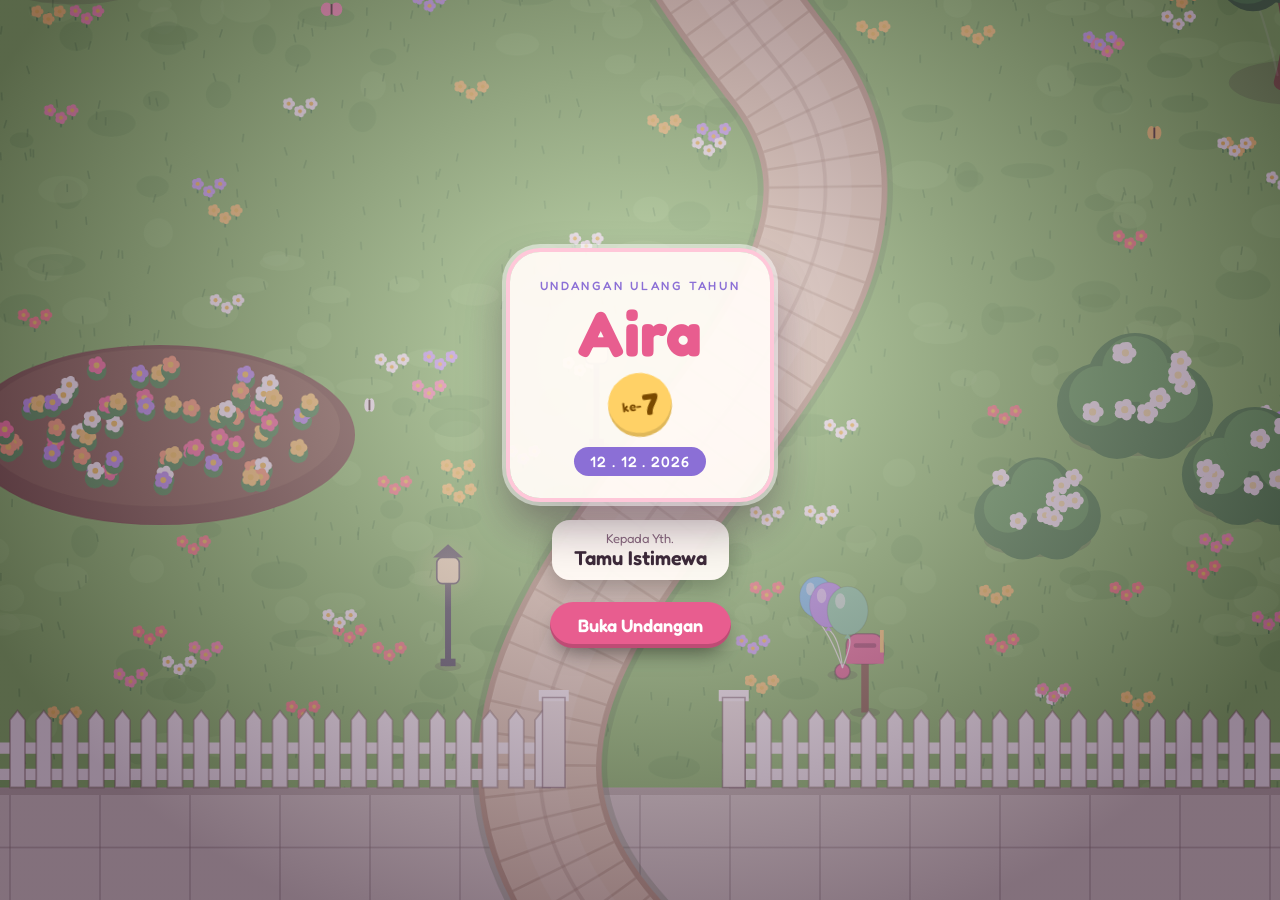
==== index.html @ 4905826a "Undangan ulang tahun: jalan dari halaman ke rumah bertingkat Halaman berumput & berbunga dengan jala" ====
<!doctype html>
<html lang="id">
<head>
<meta charset="utf-8">
<meta name="viewport" content="width=device-width, initial-scale=1, viewport-fit=cover">
<title>Undangan Ulang Tahun</title>
<meta property="og:title" content="Undangan Ulang Tahun">
<meta property="og:description" content="Ayo jalan-jalan ke rumah dan ikut merayakan!">
<meta name="theme-color" content="#ff8fb1">
<link rel="preconnect" href="https://fonts.googleapis.com">
<link rel="preconnect" href="https://fonts.gstatic.com" crossorigin>
<link href="https://fonts.googleapis.com/css2?family=Fredoka:wght@400;500;600;700&family=Nunito:wght@400;600;700&display=swap" rel="stylesheet">
<link rel="stylesheet" href="mesin/rumah.css">
</head>
<body>
<script src="data.js"></script>
<script src="mesin/rumah.js"></script>
</body>
</html>
---- mesin/rumah.css ----
/* ===== Undangan ulang tahun: jalan-jalan ke rumah ===== */
:root{
  --font-game:"Fredoka","Nunito","Segoe UI",system-ui,sans-serif;
  --font-body:"Nunito","Segoe UI",system-ui,sans-serif;
  --panel:#fffaf5; --tepi:#ffc7d9; --tinta:#3d2a3a; --aksen:#e85d8f; --aksen2:#8b6fd6; --kuning:#ffd166; --gelap:#1d1424;
}
*{box-sizing:border-box}
html,body{height:100%;margin:0}
body{overflow:hidden;background:var(--gelap);overscroll-behavior:none;touch-action:none;font-family:var(--font-body);color:var(--tinta);-webkit-tap-highlight-color:transparent}
button{font:inherit}
.dunia{position:fixed;inset:0;display:block;z-index:1}
[hidden]{display:none!important}

/* ---------- Sampul ---------- */
.sampul{position:fixed;inset:0;z-index:50;display:flex;flex-direction:column;align-items:center;justify-content:center;gap:22px;padding:24px 16px;text-align:center;
  background:radial-gradient(ellipse at 50% 40%,rgba(255,240,248,.55),rgba(60,30,60,.55) 80%);transition:opacity .8s,transform .8s}
.sampul.buka{opacity:0;transform:scale(1.06);pointer-events:none}
.kartu-sampul{position:relative;background:rgba(255,250,245,.96);border-radius:30px;padding:26px 30px 22px;max-width:min(360px,100%);
  box-shadow:0 0 0 4px var(--tepi),0 0 0 8px rgba(255,255,255,.5),0 24px 50px rgba(40,10,40,.45);font-family:var(--font-game)}
.kartu-sampul .kecil{font-weight:500;letter-spacing:.22em;font-size:12px;color:var(--aksen2);text-transform:uppercase}
.kartu-sampul .nama{font-size:clamp(46px,14vw,64px);font-weight:700;color:var(--aksen);line-height:1.05;margin:6px 0 2px}
.kartu-sampul .usia{display:inline-flex;align-items:center;justify-content:center;width:64px;height:64px;border-radius:50%;background:var(--kuning);color:#7a4a00;font-size:30px;font-weight:700;
  box-shadow:inset 0 -4px 0 rgba(0,0,0,.12);margin:4px 0 10px;transform:rotate(-8deg)}
.kartu-sampul .usia small{font-size:13px;font-weight:600;margin-right:2px}
.kartu-sampul .tgl{display:inline-block;background:var(--aksen2);color:#fff;padding:5px 16px;border-radius:99px;font-size:15px;font-weight:500;letter-spacing:.06em}
.tamu{background:rgba(255,250,245,.96);border-radius:18px;padding:10px 22px;box-shadow:0 8px 24px rgba(0,0,0,.25);font-family:var(--font-game)}
.tamu small{display:block;font-size:13px;color:#8a6a80}
.tamu strong{font-size:20px;font-weight:600}
.tombol{display:inline-flex;align-items:center;gap:8px;border:0;cursor:pointer;font-family:var(--font-game);font-weight:600;font-size:18px;padding:12px 28px;border-radius:99px;
  background:var(--aksen);color:#fff;box-shadow:inset 0 -4px 0 rgba(0,0,0,.18),0 10px 22px -8px rgba(0,0,0,.55);transition:transform .15s,filter .15s;text-decoration:none}
.tombol:hover{transform:translateY(-2px);filter:brightness(1.06)}
.tombol:active{transform:translateY(1px)}
.tombol.ungu{background:var(--aksen2)}
.tombol.garis{background:#fff;color:var(--aksen);box-shadow:0 0 0 2px var(--aksen)}
.tombol.kecil{font-size:15px;padding:8px 18px}
.sampul .tombol{animation:denyut 1.8s ease-in-out infinite}
@keyframes denyut{0%,100%{transform:scale(1)}50%{transform:scale(1.06)}}
.balon-sampul{position:absolute;bottom:-120px;width:46px;height:58px;border-radius:50% 50% 48% 48%;animation:terbang linear infinite;opacity:.9}
.balon-sampul::after{content:"";position:absolute;left:50%;top:100%;width:1px;height:60px;background:rgba(255,255,255,.7)}
@keyframes terbang{to{transform:translateY(-130vh) rotate(8deg)}}

/* ---------- HUD ---------- */
.hud{position:fixed;z-index:30;top:calc(10px + env(safe-area-inset-top,0px));left:max(10px,env(safe-area-inset-left,0px));right:calc(70px + env(safe-area-inset-right,0px));
  display:flex;align-items:center;gap:10px;opacity:0;pointer-events:none;transition:opacity .5s}
.main .hud{opacity:1}
.hud-judul{background:rgba(255,250,245,.95);padding:6px 16px 6px 14px;border-radius:18px;font-family:var(--font-game);line-height:1.25;min-width:0;box-shadow:0 6px 18px rgba(0,0,0,.25)}
.hud-judul b{display:block;font-size:16px;font-weight:600;white-space:nowrap;overflow:hidden;text-overflow:ellipsis;color:var(--aksen)}
.hud-judul small{display:block;font-size:12px;color:#8a6a80;white-space:nowrap;overflow:hidden;text-overflow:ellipsis}
#avatar{width:48px;height:48px;flex:none;border-radius:50%;background:radial-gradient(circle at 50% 35%,#fff,#ffe0ec);box-shadow:0 0 0 3px #fff,0 6px 18px rgba(0,0,0,.25)}
.musik{position:fixed;z-index:30;top:calc(10px + env(safe-area-inset-top,0px));right:max(10px,env(safe-area-inset-right,0px));width:46px;height:46px;border-radius:50%;border:0;cursor:pointer;
  background:var(--aksen);color:#fff;box-shadow:0 0 0 3px #fff,0 6px 16px rgba(0,0,0,.3);display:flex;align-items:center;justify-content:center;opacity:0;pointer-events:none;transition:opacity .5s}
.main .musik{opacity:1;pointer-events:auto}
.musik svg{width:22px;height:22px}
.musik.mati{background:#fff;color:var(--aksen)}
.musik:not(.mati) svg{animation:putarMusik 3s linear infinite}
@keyframes putarMusik{to{transform:rotate(360deg)}}

/* ---------- Kontrol ---------- */
.joy{position:fixed;z-index:30;left:calc(26px + env(safe-area-inset-left,0px));bottom:calc(26px + env(safe-area-inset-bottom,0px));width:118px;height:118px;border-radius:50%;
  background:radial-gradient(circle,rgba(255,255,255,.12),rgba(255,255,255,.3));border:3px solid rgba(255,255,255,.8);backdrop-filter:blur(2px);touch-action:none;opacity:0;pointer-events:none;transition:opacity .4s}
.main .joy{opacity:1;pointer-events:auto}
.knob{position:absolute;left:50%;top:50%;width:52px;height:52px;margin:-26px 0 0 -26px;border-radius:50%;background:radial-gradient(circle at 40% 35%,#fff,#ffe3ee);box-shadow:0 6px 14px rgba(0,0,0,.35)}
.petunjuk{position:fixed;z-index:31;left:calc(18px + env(safe-area-inset-left,0px));bottom:calc(160px + env(safe-area-inset-bottom,0px));background:#fff;color:var(--tinta);font:500 14px var(--font-game);padding:9px 14px;max-width:250px;border-radius:14px;
  box-shadow:0 8px 20px rgba(0,0,0,.3);animation:naik 1.2s ease-in-out infinite alternate}
.petunjuk::after{content:"";position:absolute;left:44px;bottom:-12px;border:7px solid transparent;border-top-color:#fff}
@keyframes naik{to{transform:translateY(-5px)}}
@media (hover:hover) and (pointer:fine) and (min-width:900px){.joy{width:104px;height:104px}}

/* tombol Open di depan pintu */
.tombol-pintu{position:fixed;z-index:25;transform:translate(-50%,-100%);font-size:20px;padding:12px 26px;background:linear-gradient(180deg,#ff7aa8,#e8538a);
  box-shadow:0 0 0 3px #fff,0 12px 26px -8px rgba(0,0,0,.6);animation:denyutPintu 1.4s ease-in-out infinite}
.tombol-pintu svg{width:22px;height:22px}
@keyframes denyutPintu{0%,100%{transform:translate(-50%,-100%) scale(1)}50%{transform:translate(-50%,-100%) scale(1.08)}}

/* layar gelap */
.gelap{position:fixed;inset:0;z-index:45;background:#000;opacity:0;pointer-events:none;transition:opacity .9s ease;display:flex;align-items:center;justify-content:center}
.gelap.on{opacity:1;pointer-events:auto}
.gelap.cepat{transition-duration:.35s}
.gelap p{color:rgba(255,255,255,.75);font:500 18px var(--font-game);letter-spacing:.1em;opacity:0;transition:opacity .8s .6s}
.gelap.on p{opacity:1}

.toast{position:fixed;z-index:35;left:50%;top:calc(76px + env(safe-area-inset-top,0px));transform:translateX(-50%);background:#fff;color:var(--aksen);font:600 17px var(--font-game);padding:10px 20px;border-radius:99px;
  box-shadow:0 0 0 3px var(--tepi),0 10px 24px rgba(0,0,0,.3);max-width:calc(100% - 32px);text-align:center;animation:toastMasuk .4s cubic-bezier(.2,.9,.3,1.3)}
@keyframes toastMasuk{from{transform:translate(-50%,-20px);opacity:0}}

/* ---------- Jendela ---------- */
.modal{position:fixed;inset:0;z-index:40;display:flex;align-items:center;justify-content:center;background:rgba(30,15,30,.5);backdrop-filter:blur(2px);
  padding:calc(18px + env(safe-area-inset-top,0px)) max(16px,env(safe-area-inset-right,0px)) calc(16px + env(safe-area-inset-bottom,0px)) max(16px,env(safe-area-inset-left,0px));animation:muncul .25s ease-out}
@keyframes muncul{from{opacity:0}}
.panel{position:relative;width:100%;max-width:480px;max-height:100%;display:flex;flex-direction:column;background:var(--panel);border-radius:26px;
  box-shadow:0 0 0 4px var(--tepi),0 0 0 8px rgba(255,255,255,.35),0 24px 50px rgba(0,0,0,.5);animation:pop .35s cubic-bezier(.2,.9,.3,1.25)}
@keyframes pop{from{transform:scale(.88) translateY(12px);opacity:.4}}
.isi{overflow:auto;overscroll-behavior:contain;touch-action:pan-y;padding:30px 20px 24px;-webkit-overflow-scrolling:touch;border-radius:26px;text-align:center}
.tutup{position:absolute;z-index:2;top:-12px;right:-12px;width:42px;height:42px;border:0;border-radius:50%;cursor:pointer;background:var(--aksen);color:#fff;font:600 26px/1 var(--font-game);box-shadow:0 0 0 3px #fff,0 6px 14px rgba(0,0,0,.35)}
.panel.wajib .tutup{display:none}
.isi h2{font:600 28px/1.15 var(--font-game);color:var(--aksen);margin:4px 0 10px}
.isi h3{font:600 20px var(--font-game);color:var(--aksen2);margin:18px 0 8px}
.isi p{margin:0 auto 12px;max-width:38ch;line-height:1.55}
.isi .kicker{font:500 12px var(--font-game);letter-spacing:.2em;text-transform:uppercase;color:var(--aksen2)}
.isi .catatan{font-size:13px;color:#8a6a80}
.isi .ttd{font:600 20px var(--font-game);color:var(--aksen);margin:4px 0 16px}
.baris-tombol{display:flex;gap:10px;justify-content:center;flex-wrap:wrap;margin:14px 0 4px}
.info{background:#fff;border-radius:18px;box-shadow:0 0 0 2px var(--tepi);padding:16px;margin:12px 0;text-align:center}
.info .besar{font:600 22px var(--font-game);color:var(--aksen)}
.info .jam{font:500 17px var(--font-game);color:var(--aksen2);margin-top:2px}
.info .tempat{font-weight:700;margin-top:10px}
.info .alamat{font-size:14px;color:#6a5468}
.hitung{display:flex;gap:8px;justify-content:center;margin:14px 0}
.hitung div{background:var(--aksen2);color:#fff;border-radius:14px;padding:8px 4px;min-width:62px;box-shadow:inset 0 -4px 0 rgba(0,0,0,.15)}
.hitung b{display:block;font:600 24px var(--font-game)}
.hitung span{font-size:11px;letter-spacing:.08em;text-transform:uppercase;opacity:.9}
.pilih-tokoh{display:flex;gap:16px;justify-content:center;flex-wrap:wrap;margin-top:8px}
.kartu-tokoh{display:flex;flex-direction:column;align-items:center;gap:6px;padding:14px 16px 12px;border:0;border-radius:22px;cursor:pointer;background:#fff;color:var(--tinta);font:600 16px var(--font-game);
  box-shadow:0 0 0 3px var(--tepi),0 10px 20px -10px rgba(0,0,0,.4);transition:transform .2s,box-shadow .2s}
.kartu-tokoh:hover,.kartu-tokoh:focus-visible{transform:translateY(-5px);box-shadow:0 0 0 3px var(--aksen),0 16px 26px -10px rgba(0,0,0,.45)}
.kartu-tokoh canvas{width:96px;height:128px;border-radius:16px;background:radial-gradient(circle at 50% 40%,#fff,#ffe6ef)}
.foto-profil{width:150px;height:150px;border-radius:50%;object-fit:cover;border:5px solid #fff;box-shadow:0 0 0 3px var(--tepi),0 12px 24px -12px rgba(0,0,0,.5);margin:6px auto 10px;display:block;background:#ffe6ef}
.galeri{display:grid;grid-template-columns:repeat(2,1fr);gap:10px;margin-top:10px}
.galeri img{width:100%;aspect-ratio:1;object-fit:cover;border-radius:14px;cursor:zoom-in;box-shadow:0 0 0 2px var(--tepi)}
.lihat-foto{position:fixed;inset:0;z-index:60;background:rgba(0,0,0,.85);display:flex;align-items:center;justify-content:center;padding:16px;cursor:zoom-out}
.lihat-foto img{max-width:100%;max-height:100%;border-radius:12px}
.rek{display:flex;align-items:center;justify-content:space-between;gap:10px;text-align:left}
.rek b{font:600 18px var(--font-game);color:var(--aksen2);display:block}
.rek .no{font:600 20px var(--font-game);letter-spacing:.06em}
form.rsvp{display:grid;gap:10px;text-align:left;background:#fff;border-radius:18px;box-shadow:0 0 0 2px var(--tepi);padding:16px}
form.rsvp label{font:500 14px var(--font-game);color:#6a5468}
form.rsvp input,form.rsvp select,form.rsvp textarea{width:100%;font:15px var(--font-body);padding:10px 12px;border-radius:12px;border:2px solid var(--tepi);background:#fffdfb;color:var(--tinta)}
form.rsvp textarea{min-height:84px;resize:vertical}
.ucapan-list{display:grid;gap:8px;margin-top:14px;text-align:left}
.ucapan-list div{background:#fff;border-radius:14px;padding:10px 14px;box-shadow:0 0 0 2px var(--tepi)}
.ucapan-list b{font:600 15px var(--font-game);color:var(--aksen)}
.ucapan-list small{color:#8a6a80;margin-left:6px}
.ucapan-list p{margin:4px 0 0;max-width:none;font-size:14px}
@media (min-width:700px){.isi{padding:34px 30px 28px}}
@media (prefers-reduced-motion:reduce){.petunjuk,.sampul .tombol,.tombol-pintu{animation:none}}
form.rsvp .tombol{justify-content:center}
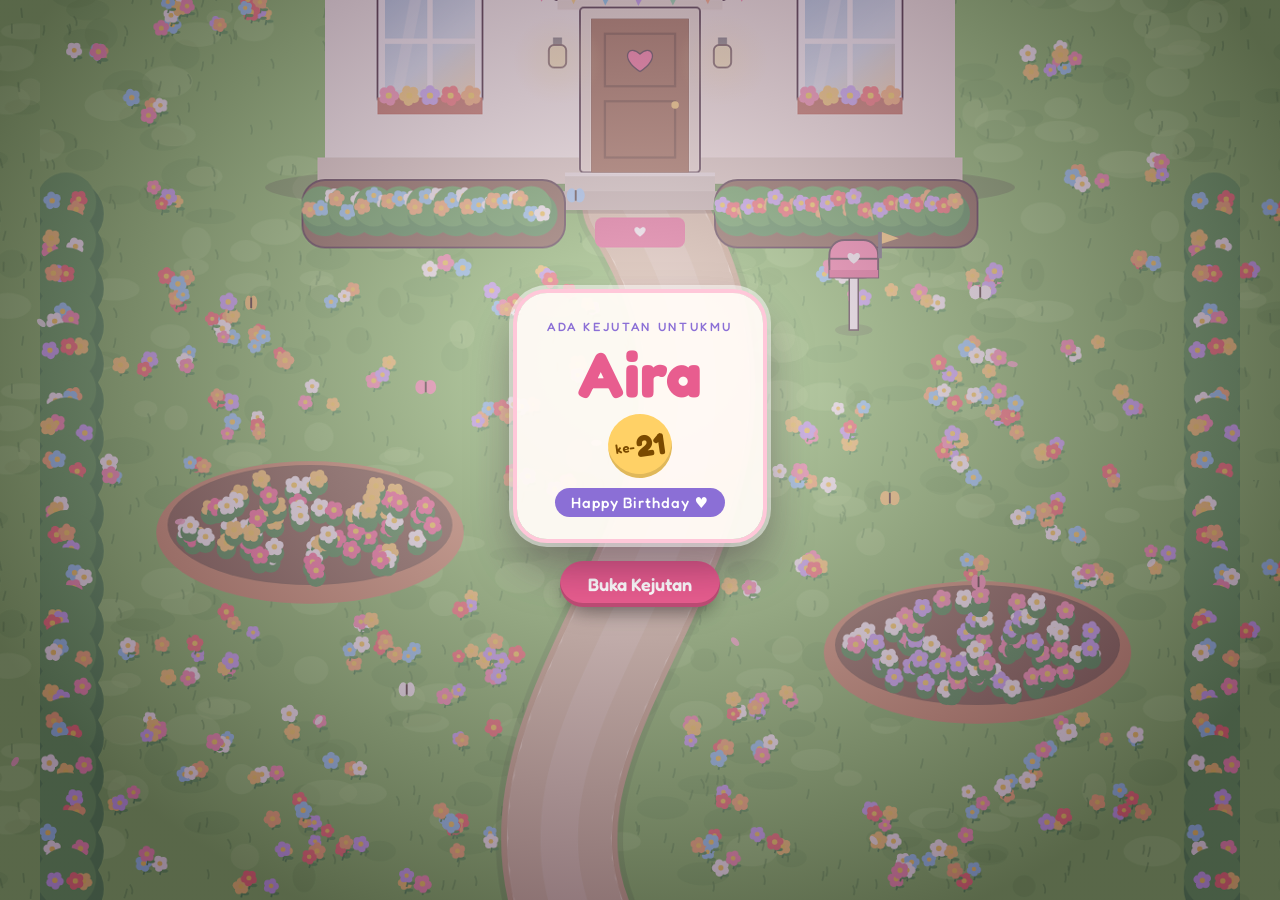
==== commit 341e5d36: "Kejutan ulang tahun gaya anime + halaman admin Tokoh chibi cowok/cewek yang berulang tahun berjalan " ====
--- a/index.html
+++ b/index.html
@@ -3,9 +3,9 @@
 <head>
 <meta charset="utf-8">
 <meta name="viewport" content="width=device-width, initial-scale=1, viewport-fit=cover">
-<title>Undangan Ulang Tahun</title>
-<meta property="og:title" content="Undangan Ulang Tahun">
-<meta property="og:description" content="Ayo jalan-jalan ke rumah dan ikut merayakan!">
+<title>Selamat Ulang Tahun</title>
+<meta property="og:title" content="Ada kejutan ulang tahun untukmu">
+<meta property="og:description" content="Buka dan jalan ke rumah, ada kejutan di dalam!">
 <meta name="theme-color" content="#ff8fb1">
 <link rel="preconnect" href="https://fonts.googleapis.com">
 <link rel="preconnect" href="https://fonts.gstatic.com" crossorigin>
--- a/mesin/rumah.css
+++ b/mesin/rumah.css
@@ -134,3 +134,43 @@
 @media (min-width:700px){.isi{padding:34px 30px 28px}}
 @media (prefers-reduced-motion:reduce){.petunjuk,.sampul .tombol,.tombol-pintu{animation:none}}
 form.rsvp .tombol{justify-content:center}
+
+/* ---------- Dialog gaya anime ---------- */
+.dialog{position:fixed;z-index:42;left:50%;bottom:calc(14px + env(safe-area-inset-bottom,0px));transform:translateX(-50%);width:min(640px,calc(100% - 24px));display:flex;align-items:flex-end;gap:10px;cursor:pointer;animation:dialogMasuk .35s cubic-bezier(.2,.9,.3,1.2)}
+@keyframes dialogMasuk{from{transform:translate(-50%,30px);opacity:0}}
+.dialog canvas{width:92px;height:92px;flex:none;border-radius:50%;background:radial-gradient(circle at 50% 40%,#fff,#ffd6e4);box-shadow:0 0 0 4px #fff,0 0 0 7px var(--aksen),0 10px 24px rgba(0,0,0,.4)}
+.dialog-isi{position:relative;flex:1;min-width:0;background:rgba(255,250,252,.97);border-radius:22px;padding:14px 18px 18px;box-shadow:0 0 0 3px #fff,0 0 0 6px var(--tepi),0 14px 30px rgba(0,0,0,.4)}
+.dialog-isi b{position:absolute;top:-16px;left:16px;background:var(--aksen);color:#fff;font:600 15px var(--font-game);padding:4px 14px;border-radius:99px;box-shadow:0 0 0 3px #fff}
+.dialog-isi p{margin:6px 0 0;font:500 16px/1.55 var(--font-body);min-height:3.1em;white-space:pre-wrap}
+.dialog .lanjut{position:absolute;right:14px;bottom:6px;color:var(--aksen);font-size:12px;opacity:0}
+.dialog.siap .lanjut{opacity:1;animation:naik .6s ease-in-out infinite alternate}
+@media (max-width:520px){.dialog canvas{width:64px;height:64px}.dialog-isi p{font-size:15px}}
+
+/* ---------- Adegan dekat (tiup lilin) ---------- */
+.cutin{position:fixed;inset:0;z-index:44;display:flex;flex-direction:column;align-items:center;justify-content:center;gap:10px;background:rgba(20,10,20,.82);padding:16px;animation:muncul .4s ease-out;transition:opacity .5s}
+.cutin.tutup{opacity:0}
+.cut-kanvas{width:min(92vw,62vh,460px);height:min(92vw,62vh,460px);border-radius:28px;box-shadow:0 0 0 4px #fff,0 0 0 8px var(--tepi),0 24px 50px rgba(0,0,0,.5)}
+.cut-atas{position:absolute;top:calc(14px + env(safe-area-inset-top,0px));left:0;right:0;text-align:center;color:#fff;font:600 22px var(--font-game);text-shadow:0 2px 10px rgba(0,0,0,.5)}
+.cut-angka{position:absolute;left:0;right:0;top:38%;text-align:center;color:#fff;font:700 120px/1 var(--font-game);text-shadow:0 0 0 #fff,0 6px 0 var(--aksen),0 12px 30px rgba(0,0,0,.6);pointer-events:none}
+.cut-angka.kecil{font-size:54px}
+.cut-angka.judul{font-size:clamp(26px,7vw,52px);top:16%;padding:0 12px;line-height:1.1}
+.cut-angka.pop{animation:letup .55s cubic-bezier(.2,.9,.3,1.4)}
+@keyframes letup{from{transform:scale(2.2);opacity:0}}
+.cut-kartu{background:#fffaf0;border-radius:6px;padding:12px 16px;min-width:min(320px,86vw);max-width:86vw;box-shadow:0 10px 24px rgba(0,0,0,.4);transform:rotate(-2deg);transition:transform .8s,opacity .8s;
+  background-image:repeating-linear-gradient(transparent 0 25px,rgba(232,93,143,.25) 25px 26px)}
+.cut-kartu.lipat{transform:rotate(8deg) scale(.4) translateY(60px);opacity:0}
+.cut-tulisan{font:500 20px/26px "Fredoka",cursive;color:#b23a6a;min-height:26px}
+.cut-tulisan::after{content:"✎";margin-left:4px;color:#8a6a80}
+.cut-form{display:grid;gap:8px;width:min(420px,92vw);text-align:center}
+.cut-form label{color:#fff;font:500 14px var(--font-game)}
+.cut-form input{font:16px var(--font-body);padding:12px 14px;border-radius:14px;border:3px solid var(--tepi);text-align:center}
+.cut-form .tombol{justify-content:center}
+
+/* ---------- Surat ---------- */
+.surat{position:relative;text-align:left;background:#fffdf7;border-radius:10px;padding:22px 20px 16px;box-shadow:0 0 0 2px var(--tepi),0 10px 20px -12px rgba(0,0,0,.4);
+  background-image:repeating-linear-gradient(transparent 0 27px,rgba(232,93,143,.14) 27px 28px);margin:6px 0 12px}
+.surat p{max-width:none;margin:0 0 10px;line-height:28px}
+.surat .kicker{margin-bottom:6px}
+.surat .ttd{text-align:right;margin:8px 0 0}
+.perangko{position:absolute;top:-10px;right:14px;width:34px;height:40px;background:#ff8fb1;color:#fff;display:flex;align-items:center;justify-content:center;font-size:20px;border:3px dashed #fff;border-radius:4px;transform:rotate(6deg);box-shadow:0 4px 10px rgba(0,0,0,.2)}
+body.sibuk .joy,body.sibuk .petunjuk{opacity:0!important;pointer-events:none!important}
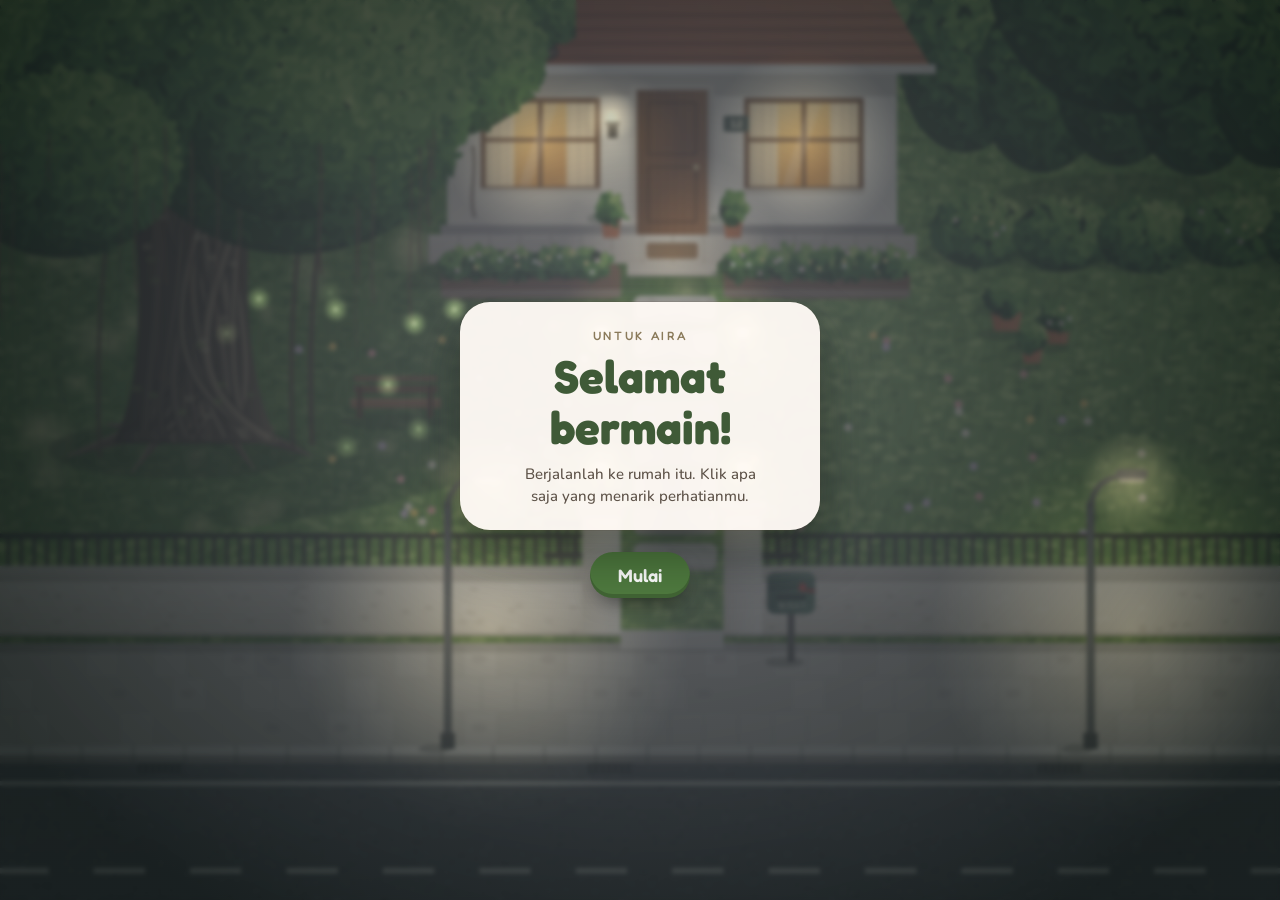
==== commit 3c0724d9: "Cermin bertitik air dengan hati dan tulisan, jendela menghadap jalan Cermin: titik-titik air, latar " ====
--- a/index.html
+++ b/index.html
@@ -9,7 +9,7 @@
 <meta name="theme-color" content="#ff8fb1">
 <link rel="preconnect" href="https://fonts.googleapis.com">
 <link rel="preconnect" href="https://fonts.gstatic.com" crossorigin>
-<link href="https://fonts.googleapis.com/css2?family=Fredoka:wght@400;500;600;700&family=Nunito:wght@400;600;700&display=swap" rel="stylesheet">
+<link href="https://fonts.googleapis.com/css2?family=Fredoka:wght@400;500;600;700&family=Nunito:wght@400;600;700&family=Dancing+Script:wght@700&display=swap" rel="stylesheet">
 <link rel="stylesheet" href="mesin/rumah.css">
 </head>
 <body>
--- a/mesin/rumah.css
+++ b/mesin/rumah.css
@@ -2,7 +2,7 @@
 :root{
   --font-game:"Fredoka","Nunito","Segoe UI",system-ui,sans-serif;
   --font-body:"Nunito","Segoe UI",system-ui,sans-serif;
-  --panel:#fffaf5; --tepi:#ffc7d9; --tinta:#3d2a3a; --aksen:#e85d8f; --aksen2:#8b6fd6; --kuning:#ffd166; --gelap:#1d1424;
+  --panel:#fbf7f0; --tepi:#e4d8c4; --tinta:#2f2a26; --aksen:#a8603f; --aksen2:#6f7d5c; --kuning:#ffd166; --gelap:#1d1424;
 }
 *{box-sizing:border-box}
 html,body{height:100%;margin:0}
@@ -13,12 +13,13 @@
 
 /* ---------- Sampul ---------- */
 .sampul{position:fixed;inset:0;z-index:50;display:flex;flex-direction:column;align-items:center;justify-content:center;gap:22px;padding:24px 16px;text-align:center;
-  background:radial-gradient(ellipse at 50% 40%,rgba(255,240,248,.55),rgba(60,30,60,.55) 80%);transition:opacity .8s,transform .8s}
+  background:radial-gradient(ellipse at 50% 40%,rgba(250,244,230,.25),rgba(20,28,18,.6) 85%);backdrop-filter:blur(2px);-webkit-backdrop-filter:blur(2px);transition:opacity .8s,transform .8s}
 .sampul.buka{opacity:0;transform:scale(1.06);pointer-events:none}
 .kartu-sampul{position:relative;background:rgba(255,250,245,.96);border-radius:30px;padding:26px 30px 22px;max-width:min(360px,100%);
-  box-shadow:0 0 0 4px var(--tepi),0 0 0 8px rgba(255,255,255,.5),0 24px 50px rgba(40,10,40,.45);font-family:var(--font-game)}
-.kartu-sampul .kecil{font-weight:500;letter-spacing:.22em;font-size:12px;color:var(--aksen2);text-transform:uppercase}
-.kartu-sampul .nama{font-size:clamp(46px,14vw,64px);font-weight:700;color:var(--aksen);line-height:1.05;margin:6px 0 2px}
+  box-shadow:0 0 0 1px rgba(80,70,50,.12),0 24px 50px rgba(10,20,10,.45);font-family:var(--font-game)}
+.kartu-sampul .ajak{margin:10px 0 0;font:500 15px/1.5 var(--font-body);color:#5d5248;max-width:260px;margin-inline:auto}
+.kartu-sampul .kecil{font-weight:500;letter-spacing:.22em;font-size:12px;color:#8a7a5a;text-transform:uppercase}
+.kartu-sampul .nama{font-size:clamp(34px,10vw,46px);font-weight:700;color:#3f5a37;line-height:1.1;margin:8px 0 2px}
 .kartu-sampul .usia{display:inline-flex;align-items:center;justify-content:center;width:64px;height:64px;border-radius:50%;background:var(--kuning);color:#7a4a00;font-size:30px;font-weight:700;
   box-shadow:inset 0 -4px 0 rgba(0,0,0,.12);margin:4px 0 10px;transform:rotate(-8deg)}
 .kartu-sampul .usia small{font-size:13px;font-weight:600;margin-right:2px}
@@ -46,7 +47,7 @@
 .hud-judul{background:rgba(255,250,245,.95);padding:6px 16px 6px 14px;border-radius:18px;font-family:var(--font-game);line-height:1.25;min-width:0;box-shadow:0 6px 18px rgba(0,0,0,.25)}
 .hud-judul b{display:block;font-size:16px;font-weight:600;white-space:nowrap;overflow:hidden;text-overflow:ellipsis;color:var(--aksen)}
 .hud-judul small{display:block;font-size:12px;color:#8a6a80;white-space:nowrap;overflow:hidden;text-overflow:ellipsis}
-#avatar{width:48px;height:48px;flex:none;border-radius:50%;background:radial-gradient(circle at 50% 35%,#fff,#ffe0ec);box-shadow:0 0 0 3px #fff,0 6px 18px rgba(0,0,0,.25)}
+#avatar{width:48px;height:48px;flex:none;border-radius:50%;background:radial-gradient(circle at 50% 35%,#fff,#efe6d6);box-shadow:0 0 0 3px #fff,0 6px 18px rgba(0,0,0,.25)}
 .musik{position:fixed;z-index:30;top:calc(10px + env(safe-area-inset-top,0px));right:max(10px,env(safe-area-inset-right,0px));width:46px;height:46px;border-radius:50%;border:0;cursor:pointer;
   background:var(--aksen);color:#fff;box-shadow:0 0 0 3px #fff,0 6px 16px rgba(0,0,0,.3);display:flex;align-items:center;justify-content:center;opacity:0;pointer-events:none;transition:opacity .5s}
 .main .musik{opacity:1;pointer-events:auto}
@@ -59,7 +60,7 @@
 .joy{position:fixed;z-index:30;left:calc(26px + env(safe-area-inset-left,0px));bottom:calc(26px + env(safe-area-inset-bottom,0px));width:118px;height:118px;border-radius:50%;
   background:radial-gradient(circle,rgba(255,255,255,.12),rgba(255,255,255,.3));border:3px solid rgba(255,255,255,.8);backdrop-filter:blur(2px);touch-action:none;opacity:0;pointer-events:none;transition:opacity .4s}
 .main .joy{opacity:1;pointer-events:auto}
-.knob{position:absolute;left:50%;top:50%;width:52px;height:52px;margin:-26px 0 0 -26px;border-radius:50%;background:radial-gradient(circle at 40% 35%,#fff,#ffe3ee);box-shadow:0 6px 14px rgba(0,0,0,.35)}
+.knob{position:absolute;left:50%;top:50%;width:52px;height:52px;margin:-26px 0 0 -26px;border-radius:50%;background:radial-gradient(circle at 40% 35%,#fff,#f2ece2);box-shadow:0 6px 14px rgba(0,0,0,.35)}
 .petunjuk{position:fixed;z-index:31;left:calc(18px + env(safe-area-inset-left,0px));bottom:calc(160px + env(safe-area-inset-bottom,0px));background:#fff;color:var(--tinta);font:500 14px var(--font-game);padding:9px 14px;max-width:250px;border-radius:14px;
   box-shadow:0 8px 20px rgba(0,0,0,.3);animation:naik 1.2s ease-in-out infinite alternate}
 .petunjuk::after{content:"";position:absolute;left:44px;bottom:-12px;border:7px solid transparent;border-top-color:#fff}
@@ -113,8 +114,8 @@
 .kartu-tokoh{display:flex;flex-direction:column;align-items:center;gap:6px;padding:14px 16px 12px;border:0;border-radius:22px;cursor:pointer;background:#fff;color:var(--tinta);font:600 16px var(--font-game);
   box-shadow:0 0 0 3px var(--tepi),0 10px 20px -10px rgba(0,0,0,.4);transition:transform .2s,box-shadow .2s}
 .kartu-tokoh:hover,.kartu-tokoh:focus-visible{transform:translateY(-5px);box-shadow:0 0 0 3px var(--aksen),0 16px 26px -10px rgba(0,0,0,.45)}
-.kartu-tokoh canvas{width:96px;height:128px;border-radius:16px;background:radial-gradient(circle at 50% 40%,#fff,#ffe6ef)}
-.foto-profil{width:150px;height:150px;border-radius:50%;object-fit:cover;border:5px solid #fff;box-shadow:0 0 0 3px var(--tepi),0 12px 24px -12px rgba(0,0,0,.5);margin:6px auto 10px;display:block;background:#ffe6ef}
+.kartu-tokoh canvas{width:96px;height:128px;border-radius:16px;background:radial-gradient(circle at 50% 40%,#fff,#efe6d6)}
+.foto-profil{width:150px;height:150px;border-radius:50%;object-fit:cover;border:5px solid #fff;box-shadow:0 0 0 3px var(--tepi),0 12px 24px -12px rgba(0,0,0,.5);margin:6px auto 10px;display:block;background:#efe6d6}
 .galeri{display:grid;grid-template-columns:repeat(2,1fr);gap:10px;margin-top:10px}
 .galeri img{width:100%;aspect-ratio:1;object-fit:cover;border-radius:14px;cursor:zoom-in;box-shadow:0 0 0 2px var(--tepi)}
 .lihat-foto{position:fixed;inset:0;z-index:60;background:rgba(0,0,0,.85);display:flex;align-items:center;justify-content:center;padding:16px;cursor:zoom-out}
@@ -138,8 +139,8 @@
 /* ---------- Dialog gaya anime ---------- */
 .dialog{position:fixed;z-index:42;left:50%;bottom:calc(14px + env(safe-area-inset-bottom,0px));transform:translateX(-50%);width:min(640px,calc(100% - 24px));display:flex;align-items:flex-end;gap:10px;cursor:pointer;animation:dialogMasuk .35s cubic-bezier(.2,.9,.3,1.2)}
 @keyframes dialogMasuk{from{transform:translate(-50%,30px);opacity:0}}
-.dialog canvas{width:92px;height:92px;flex:none;border-radius:50%;background:radial-gradient(circle at 50% 40%,#fff,#ffd6e4);box-shadow:0 0 0 4px #fff,0 0 0 7px var(--aksen),0 10px 24px rgba(0,0,0,.4)}
-.dialog-isi{position:relative;flex:1;min-width:0;background:rgba(255,250,252,.97);border-radius:22px;padding:14px 18px 18px;box-shadow:0 0 0 3px #fff,0 0 0 6px var(--tepi),0 14px 30px rgba(0,0,0,.4)}
+.dialog canvas{width:92px;height:92px;flex:none;border-radius:50%;background:radial-gradient(circle at 50% 40%,#fff,#efe3cf);box-shadow:0 0 0 4px #fff,0 0 0 7px var(--aksen),0 10px 24px rgba(0,0,0,.4)}
+.dialog-isi{position:relative;flex:1;min-width:0;background:rgba(251,247,240,.97);border-radius:22px;padding:14px 18px 18px;box-shadow:0 0 0 3px #fff,0 0 0 6px var(--tepi),0 14px 30px rgba(0,0,0,.4)}
 .dialog-isi b{position:absolute;top:-16px;left:16px;background:var(--aksen);color:#fff;font:600 15px var(--font-game);padding:4px 14px;border-radius:99px;box-shadow:0 0 0 3px #fff}
 .dialog-isi p{margin:6px 0 0;font:500 16px/1.55 var(--font-body);min-height:3.1em;white-space:pre-wrap}
 .dialog .lanjut{position:absolute;right:14px;bottom:6px;color:var(--aksen);font-size:12px;opacity:0}
@@ -174,3 +175,41 @@
 .surat .ttd{text-align:right;margin:8px 0 0}
 .perangko{position:absolute;top:-10px;right:14px;width:34px;height:40px;background:#ff8fb1;color:#fff;display:flex;align-items:center;justify-content:center;font-size:20px;border:3px dashed #fff;border-radius:4px;transform:rotate(6deg);box-shadow:0 4px 10px rgba(0,0,0,.2)}
 body.sibuk .joy,body.sibuk .petunjuk{opacity:0!important;pointer-events:none!important}
+
+.sampul .tombol{background:#4f7a3f}
+.isian{display:flex;flex-direction:column;gap:12px;margin-top:10px}
+.isian textarea{width:100%;resize:vertical;min-height:110px;border:1px solid #d9cfc0;border-radius:14px;padding:12px 14px;font:500 16px/1.5 var(--font-body);color:var(--tinta);background:#fffdf8}
+.isian textarea:focus{outline:2px solid #8fae7a;outline-offset:1px}
+.isian .tombol,.balasan .tombol{align-self:flex-end;background:#4f7a3f}
+.pelan{margin:6px 0 0;color:#6b5f55;font-size:15px}
+.balasan{margin-top:10px;font-size:16px;line-height:1.6}
+.balasan .tombol{display:flex;margin:14px 0 0 auto}
+.surat-daun{overflow:visible;background:#fbf6e9}
+.daun-tempel{position:absolute;height:auto;filter:drop-shadow(0 2px 2px rgba(0,0,0,.25));pointer-events:none}
+.foto-besar{display:block;width:100%;max-height:62vh;object-fit:contain;border-radius:6px;margin-top:10px;box-shadow:0 0 0 6px #2a2018}
+.kartu-balik{display:block;position:relative;width:min(300px,70vw);aspect-ratio:3/4;margin:12px auto 0;border:0;padding:0;background:none;cursor:pointer;perspective:900px}
+.kartu-balik .muka,.kartu-balik .belakang{position:absolute;inset:0;display:flex;align-items:center;justify-content:center;border-radius:6px;backface-visibility:hidden;-webkit-backface-visibility:hidden;transition:transform .7s;box-shadow:0 0 0 8px #3a2a1c,0 12px 24px rgba(0,0,0,.35)}
+.kartu-balik .muka{background:#e9e0cc}
+.kartu-balik .muka img{width:100%;height:100%;object-fit:cover;border-radius:6px}
+.kartu-balik .belakang{transform:rotateY(180deg);background:#f7f0e0;padding:22px;font:500 16px/1.6 var(--font-body);color:#3a2f26;text-align:center;flex-direction:column}
+.kartu-balik.dibalik .muka{transform:rotateY(-180deg)}
+.kartu-balik.dibalik .belakang{transform:rotateY(0)}
+.kanvas-cermin,.kanvas-jendela{display:block;width:100%;height:auto;border-radius:10px;margin-top:10px;box-shadow:0 0 0 6px #d9d3c7}
+.kanvas-jendela{box-shadow:0 0 0 8px #3b2c20}
+.panel.tempat-jendela{width:min(760px,96vw);max-width:none}
+.lemari{position:relative;display:flex;align-items:flex-start;gap:2px;flex-wrap:wrap;justify-content:center;background:linear-gradient(#efe8da,#ddd2bf);border-radius:10px;padding:26px 10px 12px;margin:10px 0 14px;box-shadow:inset 0 0 0 6px #f6f1e6,inset 0 8px 16px rgba(0,0,0,.12)}
+.lemari .rel{position:absolute;left:12px;right:12px;top:18px;height:3px;border-radius:3px;background:#b89a5a}
+.gantung{width:44px;height:auto}
+.pilihan{display:flex;flex-direction:column;align-items:center;margin-left:8px}
+.gantung.istimewa{width:62px;filter:drop-shadow(0 0 8px rgba(255,220,140,.8))}
+.catatan-gaun{background:#fffaf0;border-radius:4px;padding:8px 10px;font:500 13px/1.45 var(--font-body);max-width:160px;transform:rotate(-3deg);box-shadow:0 4px 10px rgba(0,0,0,.2);margin-bottom:6px}
+.catatan-gaun p{margin:0 0 4px}
+.kanvas-bak{display:block;width:100%;height:auto;border-radius:12px;margin-top:8px;cursor:pointer;box-shadow:0 0 0 6px #c9c2b6}
+.panel.tempat-bak{width:min(720px,96vw);max-width:none}
+.baris-tombol{display:flex;gap:10px;justify-content:flex-end;margin-top:14px;flex-wrap:wrap}
+.tong{margin-top:10px;border-radius:50%/22%;padding:34px 22px 40px;background:radial-gradient(ellipse at 50% 40%,#5d6264,#2f3335 70%,#1f2224);box-shadow:inset 0 10px 30px rgba(0,0,0,.6),0 0 0 8px #9aa0a3}
+.kertas-lecek{position:relative;transform:rotate(-4deg);padding:20px 18px;font:500 15px/1.6 var(--font-body);color:#3d362e;border-radius:3px;
+  background:radial-gradient(circle at 78% 22%,rgba(120,95,60,.28) 0 8%,transparent 9%),radial-gradient(circle at 18% 80%,rgba(90,80,60,.22) 0 12%,transparent 13%),
+  repeating-linear-gradient(115deg,rgba(0,0,0,.05) 0 2px,transparent 2px 28px),repeating-linear-gradient(35deg,rgba(255,255,255,.35) 0 1px,transparent 1px 34px),linear-gradient(160deg,#e9e1cf,#d4c9b1);
+  box-shadow:0 6px 16px rgba(0,0,0,.5);clip-path:polygon(2% 4%,30% 0,58% 3%,97% 1%,100% 30%,96% 62%,99% 97%,64% 100%,33% 96%,3% 99%,0 64%,3% 33%)}
+.kertas-lecek p{margin:0 0 8px}
